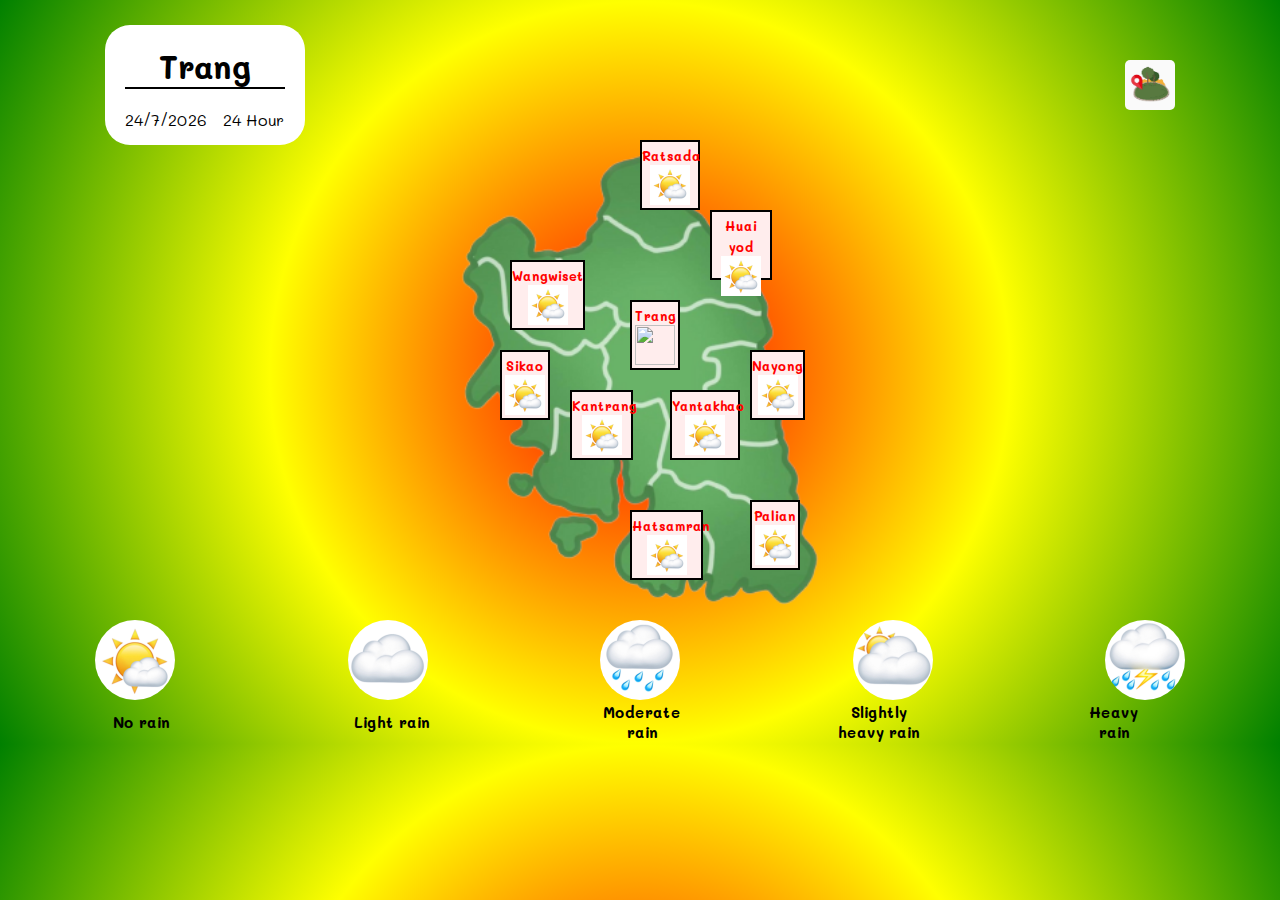
==== index.html @ a08fcac6 "lwf" ====
<!DOCTYPE html>
<html lang="en">
<head>
    <meta content='width=device-width, initial-scale=1' name='viewport'/>
    <meta charset="UTF-8">
    <meta name="viewport" content="width=device-width, initial-scale=1.0">
    <title>LWF</title>

    <link rel="stylesheet" href="css/main.css">
</head>
<body class="back">

    <header>
        <div class="container">
            <nav>
                <ul>
                    <li><h1>Trang</h1></li>
                    <div>
                    <li style="display: flex;"><p id="day"></p>/<p id="month"></p>/<p id="year"></p></li>
                    <li>24 Hour</li>
                </div>
                </ul>

                <img src="img/icon.jpg" alt="" class="logo">
                
            </nav>
        </div>
    </header>
    <div class="center">
        <div class="map">
            <div class="ratsada">
                <a href="ratsada.html"><b>Ratsada</b></a>
                <a href="ratsada.html"><img id="ratsada" src="no rain.jpg" width="40" height="40"></a>
            </div>
            <div class="wangwiset">
                <a href="wangwiset.html"><b>Wangwiset</b></a>
                <a href="wangwiset.html"><img id="wangwiset" src="no rain.jpg" width="40" height="40"></a>
            </div>
            <a href="trang.html">
            <div class="trang">
                <a href="trang.html"><b>Trang</b></a>
                <a href="trang.html"><img id="mueang" src="no rain.jpg" width="40" height="40"></a>
            </div>
            <div class="huaiyod">
                <a href="huaiyod.html"><b>Huai yod</b></a>
                <a href="huaiyod.html"><img id="huaiyod" src="no rain.jpg" width="40" height="40"></a>
            </div>
            <div class="sikao">
                <a href="sikao.html"><b>Sikao</b></a>
                <a href="sikao.html"><img id="sikao" src="no rain.jpg" width="40" height="40"></a>
            </div>
            <div class="nayong">
                <a href="nayong.html"><b>Nayong</b></a>
                <a href="nayong.html"><img id="nayong" src="no rain.jpg" width="40" height="40"></a>
            </div>
            <div class="yantakhao">
                <a href="yantakhao.html"><b>Yantakhao</b></a>
                <a href="yantakhao.html"><img id="yantakhao" src="no rain.jpg" width="40" height="40"></a>
            </div>
            <div class="kantrang">
                <a href="kantrang.html"><b>Kantrang</b></a>
                <a href="kantrang.html"><img id="kantrang" src="no rain.jpg" width="40" height="40"></a>
            </div>
            <div class="hatsamran">
                <a href="hatsamran.html"><b>Hatsamran</b></a>
                <a href="hatsamran.html"><img id="hatsamran" src="no rain.jpg" width="40" height="40"></a>
            </div>
            <div class="palian">
                <a href="palian.html"><b>Palian</b></a>
                <a href="palian.html"><img id="palian" src="no rain.jpg" width="40" height="40"></a>
            </div>
        </div>
    </div>

     <section>
        <div class="container">
            <div class="tab">
                <img src="img/no rain.jpg" alt="" class="logo2">
                <img src="img/light rain.jpg" alt="" class="logo2">
                <img src="img/mod rain.jpg" alt="" class="logo2">
                <img src="img/slihea rain.jpg" alt="" class="logo2">
                <img src="img/heavy rain.jpg" alt="" class="logo2">
            </div>
            <table style="width:100%; font-size: 10px;">
                <tr style="text-align: center;">
                    <td><h2 style="margin-right: 40%;">No rain</h2></td>
                    <td><h2>Light rain</h2></td>
                    <td><h2>Moderate <br>rain</h2></td>
                    <td><h2 style="margin-right: 17%;">Slightly <br>heavy rain</h2></td>
                    <td><h2>Heavy <br>rain</h2></td>
                </tr>
            </table>
                
                
                
                
        </div>
     </section>
     <script>

        var today = new Date();
    var nmon = (today.getMonth() + 1);
    var ndate = today.getDate();
    var nhour = today.getHours();
    var nsec = today.getSeconds();
    var nmin = (today.getMinutes() - 20);
    if(nmin<0){nhour = nhour-1;
    nmin = 60+nmin;}
    var date = today.getFullYear() + '-' + nmon.toString().padStart(2, '0') + '-' + ndate.toString().padStart(2, '0');
    var time = nhour.toString().padStart(2, '0') + ":" + nmin.toString().padStart(2, '0') + ":" + nsec.toString().padStart(2, '0');
    var dateTime = date + ' ' + time;

    const option = {
      method: 'GET',
      headers: { 'User-Agent': 'insomnia/8.3.0' }
    };

    const url = new URL('https://playground.kid-bright.org/api/data_table_wide');
    url.searchParams.append('stations', '240AC4AADE1C');
    url.searchParams.append('format', 'series');
    url.searchParams.append('start', dateTime);
    url.searchParams.append('end', '2024-11-19 00:00:00');
    url.searchParams.append('freq', '10mins');

    fetch(url.toString(), option)
      .then(response => response.json())
      .then(data => {
        if(data.data[0][6] === 0){
        document.getElementById("mueang").src = "img/no rain.jpg";

        }
        else if(data.data[0][6] > 0 && data.data[0][6] <= 10){
        document.getElementById("mueang").src = "img/light rain.jpg";

        }

        else if(data.data[0][6] > 10 && data.data[0][6] <= 35){
        document.getElementById("mueang").src = "img/mod rain.jpg";

        }
        else if(data.data[0][6] > 35 && data.data[0][6] <= 90){
        document.getElementById("mueang").src = "img/slihea rain.jpg";

        }
        else{
            document.getElementById("mueang").src = "img/heavy rain.jpg";
        }
})

        document.getElementById("ratsada").src = "img/no rain.jpg";
        document.getElementById("wangwiset").src = "img/no rain.jpg";
        document.getElementById("huaiyod").src = "img/no rain.jpg";
        document.getElementById("sikao").src = "img/no rain.jpg";
        document.getElementById("kantrang").src = "img/no rain.jpg";
        document.getElementById("yantakhao").src = "img/no rain.jpg";
        document.getElementById("nayong").src = "img/no rain.jpg";
        document.getElementById("hatsamran").src = "img/no rain.jpg";
        document.getElementById("palian").src = "img/no rain.jpg";
        document.getElementById("day").innerHTML = today.getDate(); 
        document.getElementById("month").innerHTML = today.getMonth()+1;
        document.getElementById("year").innerHTML = today.getFullYear();
        </script>
    
</body>
</html>
---- css/main.css ----
@import url('https://fonts.googleapis.com/css2?family=Mali&display=swap');
* {
    margin: 0;
    padding: 0;
    box-sizing: border-box;
    font-family: 'Mali', cursive;
}

.back {
    background: red; /* For browsers that do not support gradients */
    background: -webkit-radial-gradient(circle, red, yellow, green); /* Safari */
    background: -o-radial-gradient(circle, red, yellow, green); /* Opera 11.6 to 12.0 */
    background: -moz-radial-gradient(circle, red, yellow, green); /* Firefox 3.6 to 15 */
    background: radial-gradient(circle, red, yellow, green); /* Standard syntax */
  }

.container {
    max-width: 1110px;
    margin: 0 auto;
}

nav {
    height: 150px;
    display: flex;
    justify-content: space-between;
    margin-top: 10px;
}
nav ul {
    border-radius: 25px;
    background: white;
    padding: 20px;
    width: 200px;
    height: 120px;
    list-style: none;
    margin-left: 20px;
    margin-top: 15px;
    
}
nav ul li h1{
    text-align: center;
    border-bottom-style: solid;
    border-color: black;
    border-width: 2px;
}

nav ul div{
    vertical-align: bottom;
    display: flex;
    justify-content: space-between;
    margin-top: 20px;
}

.center{
    align-items: center;
}

.map {
    height: 480px;
    width: 380px;
    background: url('../img/trang.png') no-repeat;
    background-position: center bottom;
    background-size: 380px;
    margin: auto;
    margin-top: -20px;
}

.map a{
    text-decoration: none;
    color: #FF0000;
    font-size: 13px;
}

.logo {
    border-radius: 10%;
    width: 50px;
    height: 50px;
    margin-top: 50px;
    margin-right: 20px;
}

.logo2 {
    border-radius: 50%;
    width: 15%;
    max-width: 80px;
    height: auto;
}

.tab {
    display: flex;
    justify-content: space-between;
    margin-left: 10px;
    margin-right: 10px;
}

.ratsada{
    background: #FFEDED;
    border: 2px solid;
    padding-top: 2px;
    text-align: center;
    width: 60px;
    height: 70px;
    margin-left: 190px;
    margin-top: -10px;
    border-color: black;
}
.wangwiset{
    background: #FFEDED;
    border: 2px solid;
    padding-top: 2px;
    text-align: center;
    width: 75px;
    height: 70px;
    margin-left: 60px;
    margin-top: 50px;
    border-color: black;
    color: #FF0000; 
}

.trang {
    background: #FFEDED;
    border: 2px solid;
    padding-top: 2px;
    text-align: center;
    width: 50px;
    height: 70px;
    margin-left: 180px;
    margin-top: -30px;
    border-color: black;
    color: #FF0000;
}


.huaiyod {
    background: #FFEDED;
    border: 2px solid;
    padding-top: 2px;
    text-align: center;
    width: 62px;
    height: 70px;
    margin-left: 260px;
    margin-top: -160px;
    border-color: black;
    color: #FF0000;
}


.sikao {
    background: #FFEDED;
    border: 2px solid;
    padding-top: 2px;
    text-align: center;
    width: 50px;
    height: 70px;
    margin-left: 50px;
    margin-top: 70px;
    border-color: black;
    color: #FF0000;
}


.nayong {
    background: #FFEDED;
    border: 2px solid;
    padding-top: 2px;
    text-align: center;
    width: 55px;
    height: 70px;
    margin-left: 300px;
    margin-top: -70px;
    border-color: black;
    color: #FF0000;
}

.yantakhao {
    background: #FFEDED;
    border: 2px solid;
    padding-top: 2px;
    text-align: center;
    width: 70px;
    height: 70px;
    margin-left: 220px;
    margin-top: -30px;
    border-color: black;
    color: #FF0000;
}

.kantrang {
    background: #FFEDED;
    border: 2px solid;
    padding-top: 2px;
    text-align: center;
    width: 63px;
    height: 70px;
    margin-left: 120px;
    margin-top: -70px;
    border-color: black;
    color: #FF0000;
}

.hatsamran {
    background: #FFEDED;
    border: 2px solid;
    padding-top: 2px;
    text-align: center;
    width: 73px;
    height: 70px;
    margin-left: 180px;
    margin-top: 50px;
    border-color: black;
    color: #FF0000;
}

.palian {
    background: #FFEDED;
    border: 2px solid;
    padding-top: 2px;
    text-align: center;
    width: 50px;
    height: 70px;
    margin-left: 300px;
    margin-top: -80px;
    border-color: black;
    color: #FF0000;
}
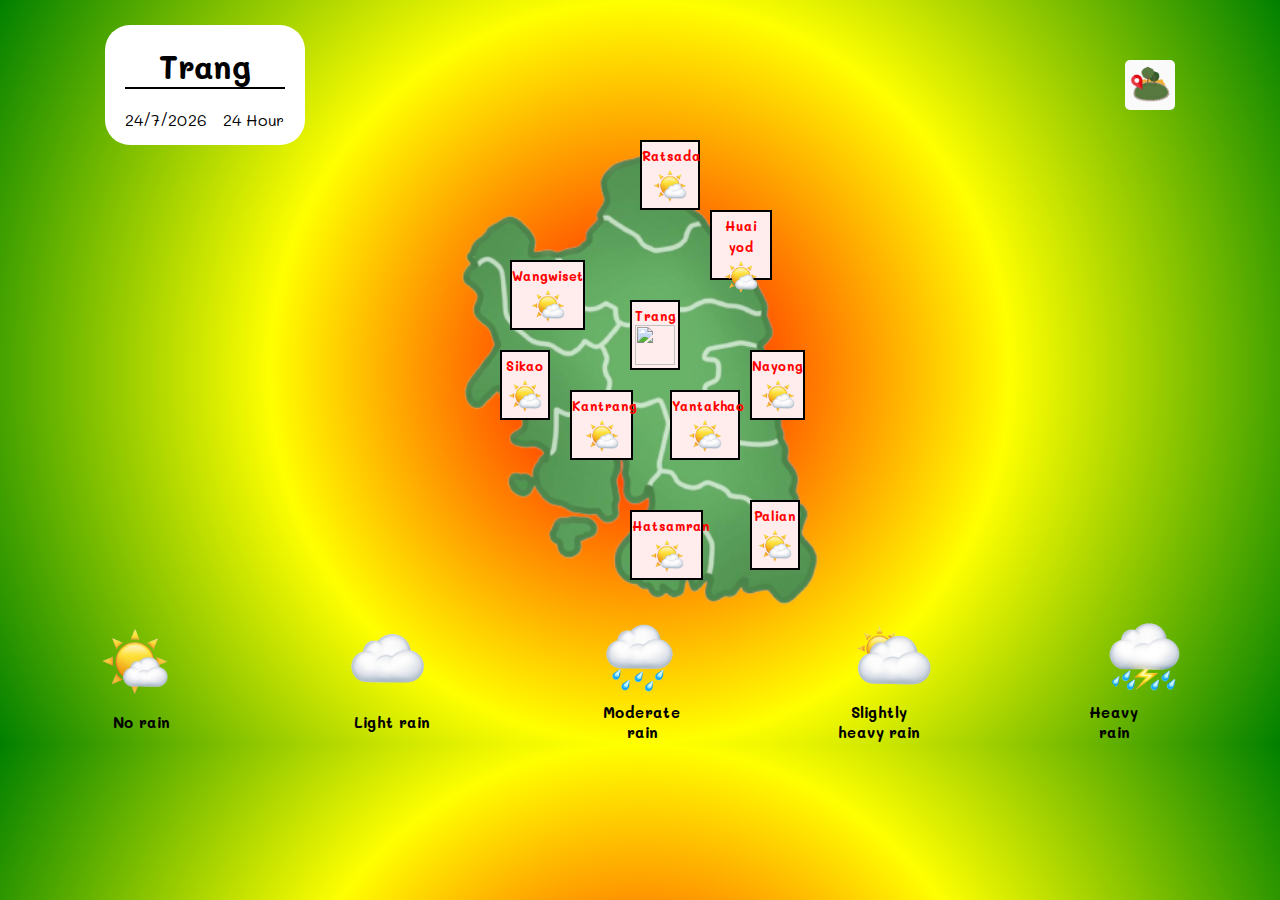
==== commit 99a272b9: "yea" ====
--- a/index.html
+++ b/index.html
@@ -30,44 +30,44 @@
         <div class="map">
             <div class="ratsada">
                 <a href="ratsada.html"><b>Ratsada</b></a>
-                <a href="ratsada.html"><img id="ratsada" src="no rain.jpg" width="40" height="40"></a>
+                <a href="ratsada.html"><img id="ratsada" src="no rain.png" width="40" height="40"></a>
             </div>
             <div class="wangwiset">
                 <a href="wangwiset.html"><b>Wangwiset</b></a>
-                <a href="wangwiset.html"><img id="wangwiset" src="no rain.jpg" width="40" height="40"></a>
+                <a href="wangwiset.html"><img id="wangwiset" src="no rain.png" width="40" height="40"></a>
             </div>
             <a href="trang.html">
             <div class="trang">
                 <a href="trang.html"><b>Trang</b></a>
-                <a href="trang.html"><img id="mueang" src="no rain.jpg" width="40" height="40"></a>
+                <a href="trang.html"><img id="mueang" src="no rain.png" width="40" height="40"></a>
             </div>
             <div class="huaiyod">
                 <a href="huaiyod.html"><b>Huai yod</b></a>
-                <a href="huaiyod.html"><img id="huaiyod" src="no rain.jpg" width="40" height="40"></a>
+                <a href="huaiyod.html"><img id="huaiyod" src="no rain.png" width="40" height="40"></a>
             </div>
             <div class="sikao">
                 <a href="sikao.html"><b>Sikao</b></a>
-                <a href="sikao.html"><img id="sikao" src="no rain.jpg" width="40" height="40"></a>
+                <a href="sikao.html"><img id="sikao" src="no rain.png" width="40" height="40"></a>
             </div>
             <div class="nayong">
                 <a href="nayong.html"><b>Nayong</b></a>
-                <a href="nayong.html"><img id="nayong" src="no rain.jpg" width="40" height="40"></a>
+                <a href="nayong.html"><img id="nayong" src="no rain.png" width="40" height="40"></a>
             </div>
             <div class="yantakhao">
                 <a href="yantakhao.html"><b>Yantakhao</b></a>
-                <a href="yantakhao.html"><img id="yantakhao" src="no rain.jpg" width="40" height="40"></a>
+                <a href="yantakhao.html"><img id="yantakhao" src="no rain.png" width="40" height="40"></a>
             </div>
             <div class="kantrang">
                 <a href="kantrang.html"><b>Kantrang</b></a>
-                <a href="kantrang.html"><img id="kantrang" src="no rain.jpg" width="40" height="40"></a>
+                <a href="kantrang.html"><img id="kantrang" src="no rain.png" width="40" height="40"></a>
             </div>
             <div class="hatsamran">
                 <a href="hatsamran.html"><b>Hatsamran</b></a>
-                <a href="hatsamran.html"><img id="hatsamran" src="no rain.jpg" width="40" height="40"></a>
+                <a href="hatsamran.html"><img id="hatsamran" src="no rain.png" width="40" height="40"></a>
             </div>
             <div class="palian">
                 <a href="palian.html"><b>Palian</b></a>
-                <a href="palian.html"><img id="palian" src="no rain.jpg" width="40" height="40"></a>
+                <a href="palian.html"><img id="palian" src="no rain.png" width="40" height="40"></a>
             </div>
         </div>
     </div>
@@ -75,11 +75,11 @@
      <section>
         <div class="container">
             <div class="tab">
-                <img src="img/no rain.jpg" alt="" class="logo2">
-                <img src="img/light rain.jpg" alt="" class="logo2">
-                <img src="img/mod rain.jpg" alt="" class="logo2">
-                <img src="img/slihea rain.jpg" alt="" class="logo2">
-                <img src="img/heavy rain.jpg" alt="" class="logo2">
+                <img src="img/no rain.png" alt="" class="logo2">
+                <img src="img/light rain.png" alt="" class="logo2">
+                <img src="img/mod rain.png" alt="" class="logo2">
+                <img src="img/slihea rain.png" alt="" class="logo2">
+                <img src="img/heavy rain.png" alt="" class="logo2">
             </div>
             <table style="width:100%; font-size: 10px;">
                 <tr style="text-align: center;">
@@ -126,36 +126,36 @@
       .then(response => response.json())
       .then(data => {
         if(data.data[0][6] === 0){
-        document.getElementById("mueang").src = "img/no rain.jpg";
+        document.getElementById("mueang").src = "img/no rain.png";
 
         }
         else if(data.data[0][6] > 0 && data.data[0][6] <= 10){
-        document.getElementById("mueang").src = "img/light rain.jpg";
+        document.getElementById("mueang").src = "img/light rain.png";
 
         }
 
         else if(data.data[0][6] > 10 && data.data[0][6] <= 35){
-        document.getElementById("mueang").src = "img/mod rain.jpg";
-
+        document.getElementById("mueang").src = "img/mod rain.png";
+        
         }
         else if(data.data[0][6] > 35 && data.data[0][6] <= 90){
-        document.getElementById("mueang").src = "img/slihea rain.jpg";
+        document.getElementById("mueang").src = "img/slihea rain.png";
 
         }
         else{
-            document.getElementById("mueang").src = "img/heavy rain.jpg";
+            document.getElementById("mueang").src = "img/heavy rain.png";
         }
 })
 
-        document.getElementById("ratsada").src = "img/no rain.jpg";
-        document.getElementById("wangwiset").src = "img/no rain.jpg";
-        document.getElementById("huaiyod").src = "img/no rain.jpg";
-        document.getElementById("sikao").src = "img/no rain.jpg";
-        document.getElementById("kantrang").src = "img/no rain.jpg";
-        document.getElementById("yantakhao").src = "img/no rain.jpg";
-        document.getElementById("nayong").src = "img/no rain.jpg";
-        document.getElementById("hatsamran").src = "img/no rain.jpg";
-        document.getElementById("palian").src = "img/no rain.jpg";
+        document.getElementById("ratsada").src = "img/no rain.png";
+        document.getElementById("wangwiset").src = "img/no rain.png";
+        document.getElementById("huaiyod").src = "img/no rain.png";
+        document.getElementById("sikao").src = "img/no rain.png";
+        document.getElementById("kantrang").src = "img/no rain.png";
+        document.getElementById("yantakhao").src = "img/no rain.png";
+        document.getElementById("nayong").src = "img/no rain.png";
+        document.getElementById("hatsamran").src = "img/no rain.png";
+        document.getElementById("palian").src = "img/no rain.png";
         document.getElementById("day").innerHTML = today.getDate(); 
         document.getElementById("month").innerHTML = today.getMonth()+1;
         document.getElementById("year").innerHTML = today.getFullYear();
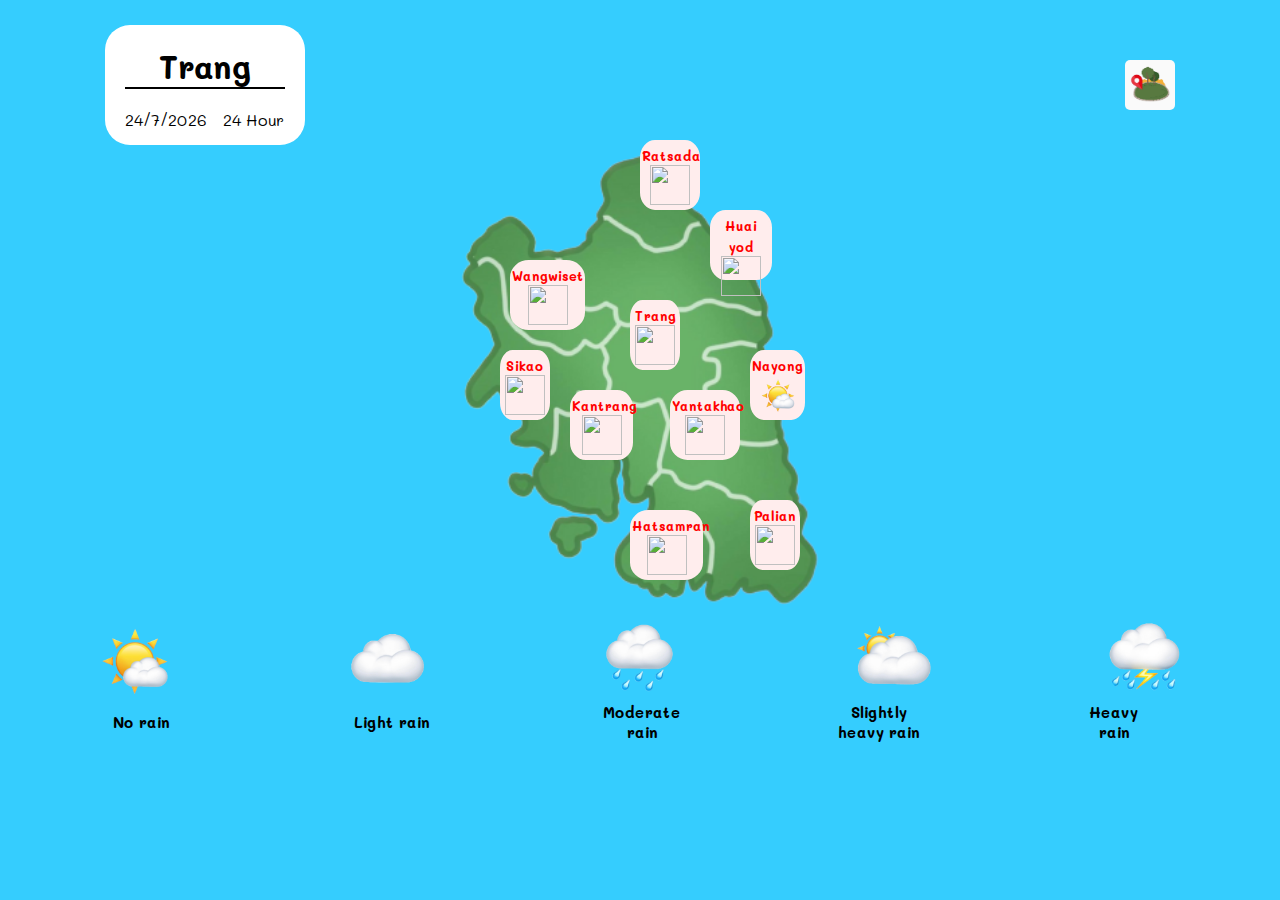
==== commit 99035f36: "Update index.html" ====
--- a/index.html
+++ b/index.html
@@ -147,19 +147,269 @@
         }
 })
 
-        document.getElementById("ratsada").src = "img/no rain.png";
-        document.getElementById("wangwiset").src = "img/no rain.png";
-        document.getElementById("huaiyod").src = "img/no rain.png";
-        document.getElementById("sikao").src = "img/no rain.png";
-        document.getElementById("kantrang").src = "img/no rain.png";
-        document.getElementById("yantakhao").src = "img/no rain.png";
+        var apiKey = '32c8daffb28143a425c10fd482d03c27';
+            var cityName = "Hat Samran,th"
+            urll = 'https://api.openweathermap.org/data/2.5/weather?q=' + cityName + '&APPID=' + apiKey;
+        
+            fetch(urll)
+              .then(response => response.json())
+              .then(data => {
+    
+    
+                if(data.weather[0].description === "overcast clouds"){
+                document.getElementById("hatsamran").src = "img/no rain.png";
+
+                }
+                else if(data.weather[0].description === "light rain"){
+                document.getElementById("hatsamran").src = "img/light rain.png";
+
+                }
+
+                else if(data.weather[0].description === "moderate rain"){
+                document.getElementById("hatsamran").src = "img/mod rain.png";
+                
+                }
+                else if(data.data[0][6] > 35 && data.data[0][6] <= 90){
+                document.getElementById("hatsamran").src = "img/slihea rain.png";
+
+                }
+                else{
+                    document.getElementById("hatsamran").src = "img/heavy rain.png";
+                }
+    
+        })
+
+        var apiKey = '32c8daffb28143a425c10fd482d03c27';
+            var cityName = "Ratsada,th"
+            urll = 'https://api.openweathermap.org/data/2.5/weather?q=' + cityName + '&APPID=' + apiKey;
+        
+            fetch(urll)
+              .then(response => response.json())
+              .then(data => {
+    
+    
+                if(data.weather[0].description === "overcast clouds"){
+                document.getElementById("ratsada").src = "img/no rain.png";
+
+                }
+                else if(data.weather[0].description === "light rain"){
+                document.getElementById("ratsada").src = "img/light rain.png";
+
+                }
+
+                else if(data.weather[0].description === "moderate rain"){
+                document.getElementById("ratsada").src = "img/mod rain.png";
+                
+                }
+                else if(data.data[0][6] > 35 && data.data[0][6] <= 90){
+                document.getElementById("ratsada").src = "img/slihea rain.png";
+
+                }
+                else{
+                    document.getElementById("ratsada").src = "img/heavy rain.png";
+                }
+    
+        })
+
+        var apiKey = '32c8daffb28143a425c10fd482d03c27';
+            var cityName = "Wang Wiset,th"
+            urll = 'https://api.openweathermap.org/data/2.5/weather?q=' + cityName + '&APPID=' + apiKey;
+        
+            fetch(urll)
+              .then(response => response.json())
+              .then(data => {
+    
+    
+                if(data.weather[0].description === "overcast clouds"){
+                document.getElementById("wangwiset").src = "img/no rain.png";
+
+                }
+                else if(data.weather[0].description === "light rain"){
+                document.getElementById("wangwiset").src = "img/light rain.png";
+
+                }
+
+                else if(data.weather[0].description === "moderate rain"){
+                document.getElementById("wangwiset").src = "img/mod rain.png";
+                
+                }
+                else if(data.data[0][6] > 35 && data.data[0][6] <= 90){
+                document.getElementById("wangwiset").src = "img/slihea rain.png";
+
+                }
+                else{
+                    document.getElementById("wangwiset").src = "img/heavy rain.png";
+                }
+    
+        })
+
+        var apiKey = '32c8daffb28143a425c10fd482d03c27';
+            var cityName = "Huai Yot,th"
+            urll = 'https://api.openweathermap.org/data/2.5/weather?q=' + cityName + '&APPID=' + apiKey;
+        
+            fetch(urll)
+              .then(response => response.json())
+              .then(data => {
+    
+    
+                if(data.weather[0].description === "overcast clouds"){
+                document.getElementById("huaiyod").src = "img/no rain.png";
+
+                }
+                else if(data.weather[0].description === "light rain"){
+                document.getElementById("huaiyod").src = "img/light rain.png";
+
+                }
+
+                else if(data.weather[0].description === "moderate rain"){
+                document.getElementById("huaiyod").src = "img/mod rain.png";
+                
+                }
+                else if(data.data[0][6] > 35 && data.data[0][6] <= 90){
+                document.getElementById("huaiyod").src = "img/slihea rain.png";
+
+                }
+                else{
+                    document.getElementById("huaiyod").src = "img/heavy rain.png";
+                }
+    
+        })
+
+        var apiKey = '32c8daffb28143a425c10fd482d03c27';
+            var cityName = "Sikao,th"
+            urll = 'https://api.openweathermap.org/data/2.5/weather?q=' + cityName + '&APPID=' + apiKey;
+        
+            fetch(urll)
+              .then(response => response.json())
+              .then(data => {
+    
+    
+                if(data.weather[0].description === "overcast clouds"){
+                document.getElementById("sikao").src = "img/no rain.png";
+
+                }
+                else if(data.weather[0].description === "light rain"){
+                document.getElementById("sikao").src = "img/light rain.png";
+
+                }
+
+                else if(data.weather[0].description === "moderate rain"){
+                document.getElementById("sikao").src = "img/mod rain.png";
+                
+                }
+                else if(data.data[0][6] > 35 && data.data[0][6] <= 90){
+                document.getElementById("sikao").src = "img/slihea rain.png";
+
+                }
+                else{
+                    document.getElementById("sikao").src = "img/heavy rain.png";
+                }
+    
+        })
+
+        var apiKey = '32c8daffb28143a425c10fd482d03c27';
+            var cityName = "Kantang,th"
+            urll = 'https://api.openweathermap.org/data/2.5/weather?q=' + cityName + '&APPID=' + apiKey;
+        
+            fetch(urll)
+              .then(response => response.json())
+              .then(data => {
+    
+    
+                if(data.weather[0].description === "overcast clouds"){
+                document.getElementById("kantrang").src = "img/no rain.png";
+
+                }
+                else if(data.weather[0].description === "light rain"){
+                document.getElementById("kantrang").src = "img/light rain.png";
+
+                }
+
+                else if(data.weather[0].description === "moderate rain"){
+                document.getElementById("kantrang").src = "img/mod rain.png";
+                
+                }
+                else if(data.data[0][6] > 35 && data.data[0][6] <= 90){
+                document.getElementById("kantrang").src = "img/slihea rain.png";
+
+                }
+                else{
+                    document.getElementById("kantrang").src = "img/heavy rain.png";
+                }
+    
+        })
+
+        var apiKey = '32c8daffb28143a425c10fd482d03c27';
+            var cityName = "Yan Ta Khao,th"
+            urll = 'https://api.openweathermap.org/data/2.5/weather?q=' + cityName + '&APPID=' + apiKey;
+        
+            fetch(urll)
+              .then(response => response.json())
+              .then(data => {
+    
+    
+                if(data.weather[0].description === "overcast clouds"){
+                document.getElementById("yantakhao").src = "img/no rain.png";
+
+                }
+                else if(data.weather[0].description === "light rain"){
+                document.getElementById("yantakhao").src = "img/light rain.png";
+
+                }
+
+                else if(data.weather[0].description === "moderate rain"){
+                document.getElementById("yantakhao").src = "img/mod rain.png";
+                
+                }
+                else if(data.data[0][6] > 35 && data.data[0][6] <= 90){
+                document.getElementById("yantakhao").src = "img/slihea rain.png";
+
+                }
+                else{
+                    document.getElementById("yantakhao").src = "img/heavy rain.png";
+                }
+    
+        })
+
+        var apiKey = '32c8daffb28143a425c10fd482d03c27';
+            var cityName = "Palian,th"
+            urll = 'https://api.openweathermap.org/data/2.5/weather?q=' + cityName + '&APPID=' + apiKey;
+        
+            fetch(urll)
+              .then(response => response.json())
+              .then(data => {
+    
+    
+                if(data.weather[0].description === "overcast clouds"){
+                document.getElementById("palian").src = "img/no rain.png";
+
+                }
+                else if(data.weather[0].description === "light rain"){
+                document.getElementById("palian").src = "img/light rain.png";
+
+                }
+
+                else if(data.weather[0].description === "moderate rain"){
+                document.getElementById("palian").src = "img/mod rain.png";
+                
+                }
+                else if(data.data[0][6] > 35 && data.data[0][6] <= 90){
+                document.getElementById("palian").src = "img/slihea rain.png";
+
+                }
+                else{
+                    document.getElementById("palian").src = "img/heavy rain.png";
+                }
+    
+        })
+
+
+
         document.getElementById("nayong").src = "img/no rain.png";
-        document.getElementById("hatsamran").src = "img/no rain.png";
-        document.getElementById("palian").src = "img/no rain.png";
         document.getElementById("day").innerHTML = today.getDate(); 
         document.getElementById("month").innerHTML = today.getMonth()+1;
         document.getElementById("year").innerHTML = today.getFullYear();
         </script>
     
 </body>
-</html>+</html>
--- a/css/main.css
+++ b/css/main.css
@@ -7,11 +7,7 @@
 }
 
 .back {
-    background: red; /* For browsers that do not support gradients */
-    background: -webkit-radial-gradient(circle, red, yellow, green); /* Safari */
-    background: -o-radial-gradient(circle, red, yellow, green); /* Opera 11.6 to 12.0 */
-    background: -moz-radial-gradient(circle, red, yellow, green); /* Firefox 3.6 to 15 */
-    background: radial-gradient(circle, red, yellow, green); /* Standard syntax */
+    background: #35CDFE;
   }
 
 .container {
@@ -95,37 +91,40 @@
 .ratsada{
     background: #FFEDED;
     border: 2px solid;
+    border-radius: 25%;
     padding-top: 2px;
     text-align: center;
     width: 60px;
     height: 70px;
     margin-left: 190px;
     margin-top: -10px;
-    border-color: black;
+    border-color: #FFEDED;
 }
 .wangwiset{
     background: #FFEDED;
     border: 2px solid;
+    border-radius: 25%;
     padding-top: 2px;
     text-align: center;
     width: 75px;
     height: 70px;
     margin-left: 60px;
     margin-top: 50px;
-    border-color: black;
+    border-color: #FFEDED;
     color: #FF0000; 
 }
 
 .trang {
     background: #FFEDED;
     border: 2px solid;
+    border-radius: 25%;
     padding-top: 2px;
     text-align: center;
     width: 50px;
     height: 70px;
     margin-left: 180px;
     margin-top: -30px;
-    border-color: black;
+    border-color: #FFEDED;
     color: #FF0000;
 }
 
@@ -133,13 +132,14 @@
 .huaiyod {
     background: #FFEDED;
     border: 2px solid;
+    border-radius: 25%;
     padding-top: 2px;
     text-align: center;
     width: 62px;
     height: 70px;
     margin-left: 260px;
     margin-top: -160px;
-    border-color: black;
+    border-color: #FFEDED;
     color: #FF0000;
 }
 
@@ -147,13 +147,14 @@
 .sikao {
     background: #FFEDED;
     border: 2px solid;
+    border-radius: 25%;
     padding-top: 2px;
     text-align: center;
     width: 50px;
     height: 70px;
     margin-left: 50px;
     margin-top: 70px;
-    border-color: black;
+    border-color: #FFEDED;
     color: #FF0000;
 }
 
@@ -161,64 +162,69 @@
 .nayong {
     background: #FFEDED;
     border: 2px solid;
+    border-radius: 25%;
     padding-top: 2px;
     text-align: center;
     width: 55px;
     height: 70px;
     margin-left: 300px;
     margin-top: -70px;
-    border-color: black;
+    border-color: #FFEDED;
     color: #FF0000;
 }
 
 .yantakhao {
     background: #FFEDED;
     border: 2px solid;
+    border-radius: 25%;
     padding-top: 2px;
     text-align: center;
     width: 70px;
     height: 70px;
     margin-left: 220px;
     margin-top: -30px;
-    border-color: black;
+    border-color: #FFEDED;
     color: #FF0000;
 }
 
 .kantrang {
     background: #FFEDED;
     border: 2px solid;
+    border-radius: 25%;
     padding-top: 2px;
     text-align: center;
     width: 63px;
     height: 70px;
     margin-left: 120px;
     margin-top: -70px;
-    border-color: black;
+    border-color: #FFEDED;
     color: #FF0000;
 }
 
 .hatsamran {
     background: #FFEDED;
     border: 2px solid;
+    border-radius: 25%;
     padding-top: 2px;
     text-align: center;
     width: 73px;
     height: 70px;
     margin-left: 180px;
     margin-top: 50px;
-    border-color: black;
+    border-color: #FFEDED;
     color: #FF0000;
 }
 
 .palian {
     background: #FFEDED;
     border: 2px solid;
+    border-radius: 25%;
     padding-top: 2px;
     text-align: center;
     width: 50px;
     height: 70px;
     margin-left: 300px;
     margin-top: -80px;
-    border-color: black;
+    border-color: #FFEDED;
     color: #FF0000;
 }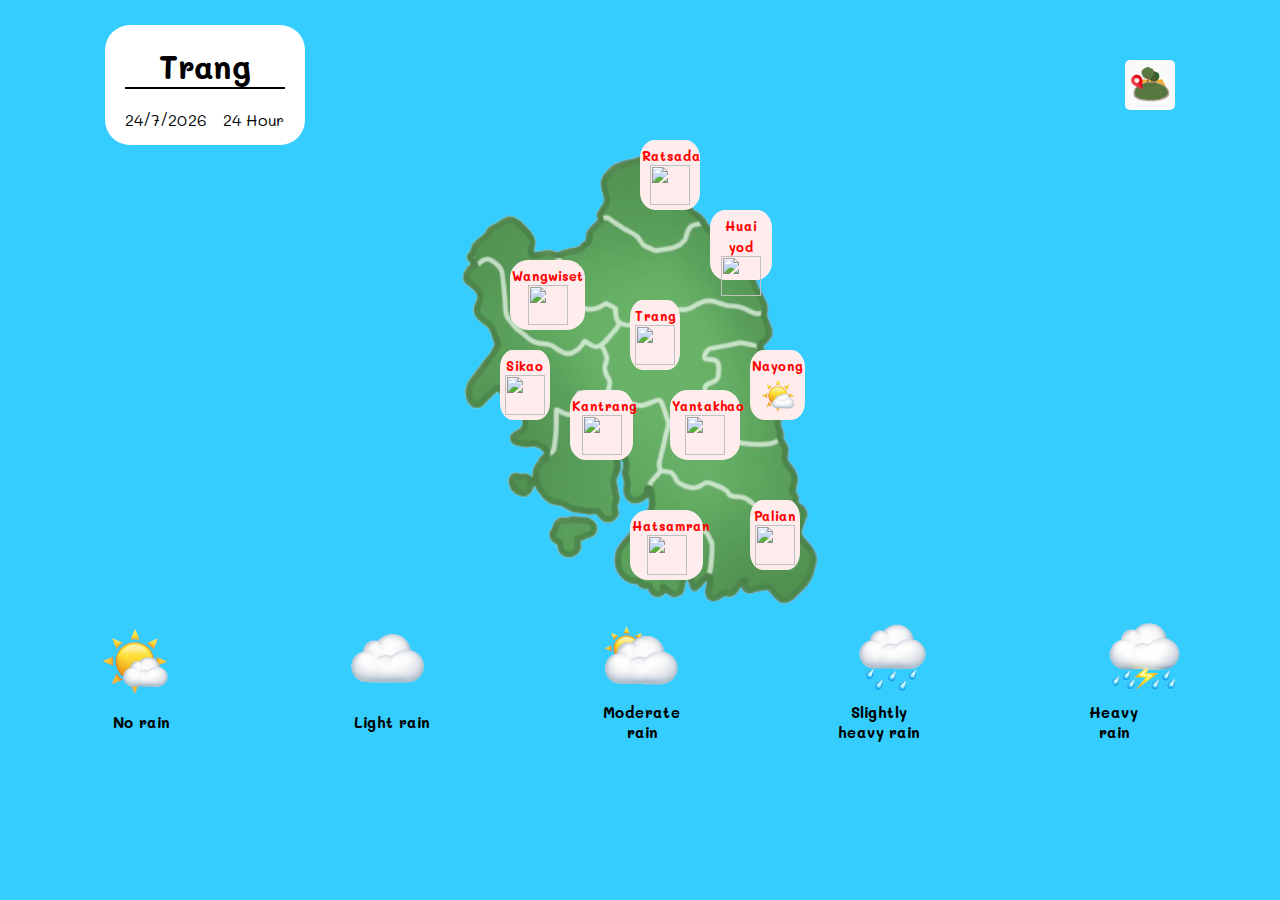
==== commit 388a1e7b: "Update index.html" ====
--- a/index.html
+++ b/index.html
@@ -77,8 +77,8 @@
             <div class="tab">
                 <img src="img/no rain.png" alt="" class="logo2">
                 <img src="img/light rain.png" alt="" class="logo2">
+                <img src="img/slihea rain.png" alt="" class="logo2">
                 <img src="img/mod rain.png" alt="" class="logo2">
-                <img src="img/slihea rain.png" alt="" class="logo2">
                 <img src="img/heavy rain.png" alt="" class="logo2">
             </div>
             <table style="width:100%; font-size: 10px;">
@@ -129,6 +129,10 @@
         document.getElementById("mueang").src = "img/no rain.png";
 
         }
+        else if(data.weather[0].description === "few clouds"){
+                document.getElementById("mueang").src = "img/no rain.png";
+
+            }
         else if(data.data[0][6] > 0 && data.data[0][6] <= 10){
         document.getElementById("mueang").src = "img/light rain.png";
 
@@ -165,6 +169,11 @@
 
                 }
 
+                else if(data.weather[0].description === "few clouds"){
+                document.getElementById("hatsamran").src = "img/no rain.png";
+
+                }
+
                 else if(data.weather[0].description === "moderate rain"){
                 document.getElementById("hatsamran").src = "img/mod rain.png";
                 
@@ -196,6 +205,10 @@
                 document.getElementById("ratsada").src = "img/light rain.png";
 
                 }
+                else if(data.weather[0].description === "few clouds"){
+                document.getElementById("ratsada").src = "img/no rain.png";
+
+                }
 
                 else if(data.weather[0].description === "moderate rain"){
                 document.getElementById("ratsada").src = "img/mod rain.png";
@@ -228,6 +241,10 @@
                 document.getElementById("wangwiset").src = "img/light rain.png";
 
                 }
+                else if(data.weather[0].description === "few clouds"){
+                document.getElementById("wangwiset").src = "img/no rain.png";
+
+                }
 
                 else if(data.weather[0].description === "moderate rain"){
                 document.getElementById("wangwiset").src = "img/mod rain.png";
@@ -260,6 +277,10 @@
                 document.getElementById("huaiyod").src = "img/light rain.png";
 
                 }
+                else if(data.weather[0].description === "few clouds"){
+                document.getElementById("huaiyod").src = "img/no rain.png";
+
+                }
 
                 else if(data.weather[0].description === "moderate rain"){
                 document.getElementById("huaiyod").src = "img/mod rain.png";
@@ -288,6 +309,11 @@
                 document.getElementById("sikao").src = "img/no rain.png";
 
                 }
+
+                else if(data.weather[0].description === "few clouds"){
+                document.getElementById("sikao").src = "img/no rain.png";
+
+                }
                 else if(data.weather[0].description === "light rain"){
                 document.getElementById("sikao").src = "img/light rain.png";
 
@@ -320,6 +346,10 @@
                 document.getElementById("kantrang").src = "img/no rain.png";
 
                 }
+                else if(data.weather[0].description === "few clouds"){
+                document.getElementById("kantrang").src = "img/no rain.png";
+
+                }
                 else if(data.weather[0].description === "light rain"){
                 document.getElementById("kantrang").src = "img/light rain.png";
 
@@ -352,6 +382,10 @@
                 document.getElementById("yantakhao").src = "img/no rain.png";
 
                 }
+                else if(data.weather[0].description === "few clouds"){
+                document.getElementById("yantakhao").src = "img/no rain.png";
+
+                }
                 else if(data.weather[0].description === "light rain"){
                 document.getElementById("yantakhao").src = "img/light rain.png";
 
@@ -381,6 +415,10 @@
     
     
                 if(data.weather[0].description === "overcast clouds"){
+                document.getElementById("palian").src = "img/no rain.png";
+
+                }
+                else if(data.weather[0].description === "few clouds"){
                 document.getElementById("palian").src = "img/no rain.png";
 
                 }
